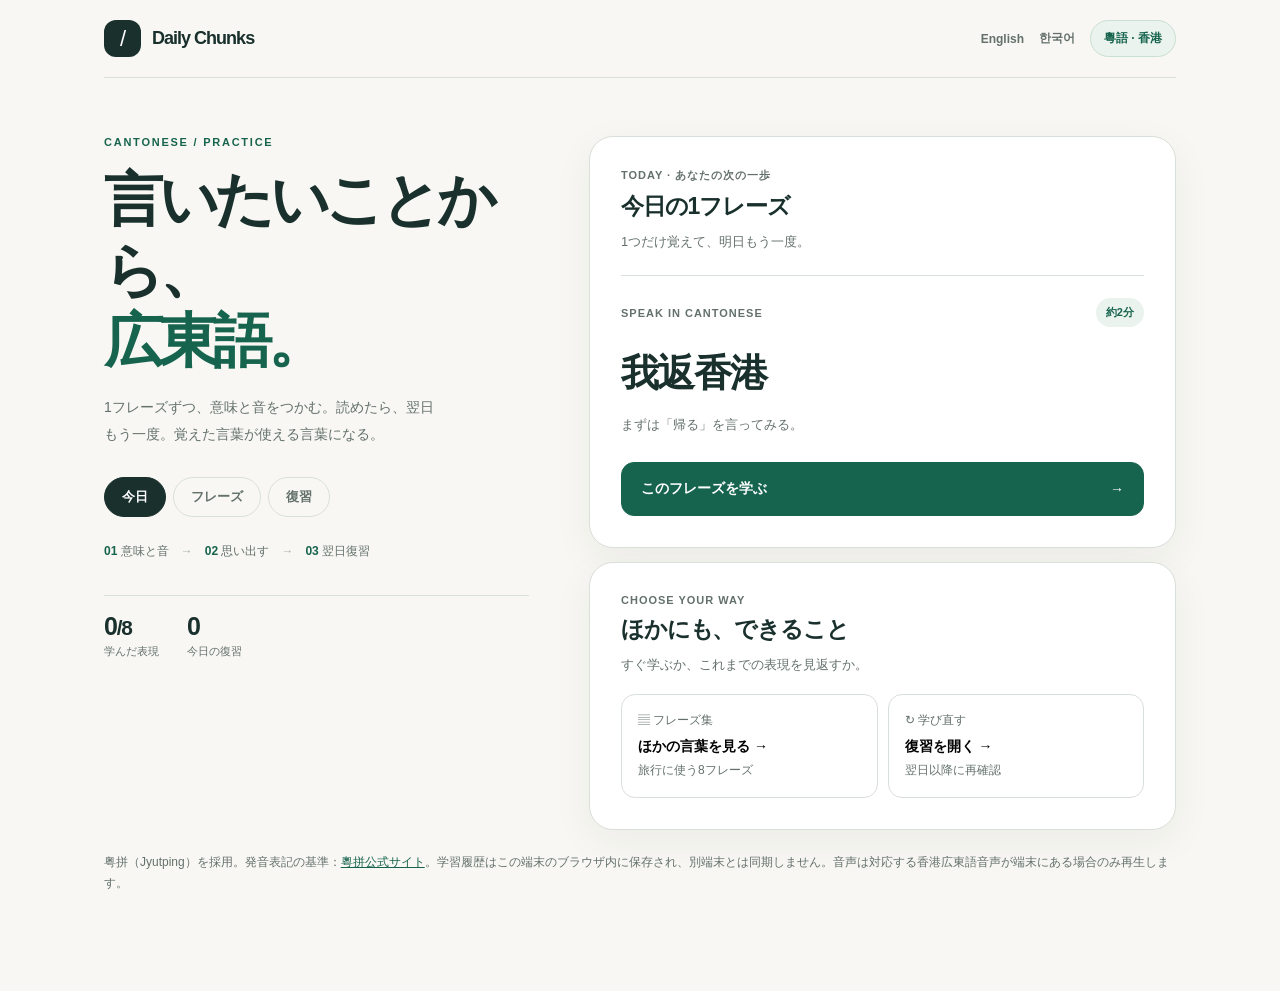
==== cantonese/index.html @ a7b28f94 "Add Cantonese phrase learning, Jyutping and spaced review pilot" ====
<!doctype html>
<html lang="ja">
<head>
<meta charset="utf-8">
<meta name="viewport" content="width=device-width, initial-scale=1, viewport-fit=cover">
<meta name="theme-color" content="#f8f7f3">
<meta name="description" content="香港広東語を1フレーズから。粤拼・意味・発音・翌日の復習をひとつの画面で。">
<title>Cantonese Chunks — Daily Chunks</title>
<style>
:root{color-scheme:light;--bg:#f8f7f3;--ink:#19302d;--sub:#64716b;--line:#d9dfd9;--paper:#fff;--green:#17644e;--soft:#ebf3ee;--amber:#bd633b;--focus:#edb45a;--shadow:0 12px 42px rgba(31,54,43,.055)}
*{box-sizing:border-box}html{scroll-behavior:smooth}body{margin:0;background:var(--bg);color:var(--ink);font-family:-apple-system,BlinkMacSystemFont,"Helvetica Neue","Hiragino Kaku Gothic ProN","Noto Sans CJK JP",sans-serif;-webkit-font-smoothing:antialiased}button,input{font:inherit}button{cursor:pointer}button:disabled{cursor:not-allowed;opacity:.52}a{color:inherit;text-decoration:none}:focus-visible{outline:3px solid var(--focus);outline-offset:3px}.page{max-width:1140px;margin:auto;padding:0 34px 96px}.topbar{display:flex;align-items:center;justify-content:space-between;min-height:78px;border-bottom:1px solid var(--line);gap:12px}.brand{display:flex;align-items:center;gap:11px;font-weight:850;letter-spacing:-.055em;font-size:18px}.brand-mark{display:grid;place-items:center;background:var(--ink);color:#fff;width:37px;height:37px;border-radius:12px;font-size:22px;font-weight:500}.topnav{display:flex;align-items:center;gap:15px}.topnav a{font-size:12px;color:var(--sub);font-weight:650}.topnav a:hover{text-decoration:underline}.lang-chip{background:var(--soft);border:1px solid #c9dfd1;color:var(--green);padding:9px 13px;border-radius:50px;font-weight:800;font-size:12px}.bodygrid{display:grid;grid-template-columns:minmax(275px,.84fr) minmax(0,1.16fr);gap:60px;padding-top:58px;align-items:start}.aside{position:sticky;top:30px}.overline{font-size:11px;font-weight:850;letter-spacing:.16em;color:var(--green);text-transform:uppercase;margin:0 0 17px}.hero-title{font-size:clamp(38px,4.6vw,61px);line-height:1.2;letter-spacing:-.075em;font-weight:800;margin:0 0 17px}.hero-title em{font-style:normal;color:var(--green)}.hero-copy{max-width:340px;color:var(--sub);line-height:1.9;font-size:14px;margin:0 0 30px}.rail{display:flex;flex-wrap:wrap;gap:7px;margin:0 0 26px}.rail button{border-radius:999px;border:1px solid var(--line);padding:10px 17px;background:transparent;color:var(--sub);font-size:13px;font-weight:750;transition:.16s}.rail button[aria-current="page"]{background:var(--ink);color:#fff;border-color:var(--ink)}.steps{display:flex;gap:12px;align-items:center;color:var(--sub);font-size:12px;flex-wrap:wrap}.steps b{color:var(--green);font-weight:850}.steps span:not(:last-child):after{content:'→';margin-left:12px;color:#a7b3aa}.stats{border-top:1px solid var(--line);margin-top:35px;padding-top:16px;display:flex;gap:28px}.stat strong{display:block;font-size:25px;letter-spacing:-.05em}.stat span{font-size:11px;color:var(--sub)}.panel{background:var(--paper);border:1px solid var(--line);border-radius:24px;padding:31px;box-shadow:var(--shadow)}.panel + .panel{margin-top:14px}.eyebrow{font-size:11px;color:var(--sub);font-weight:780;letter-spacing:.09em;text-transform:uppercase}.panel-title{font-size:23px;letter-spacing:-.05em;line-height:1.3;margin:9px 0 8px}.muted{font-size:13px;line-height:1.8;color:var(--sub);margin:0}.main-cn{font-weight:800;font-size:clamp(27px,3vw,38px);line-height:1.4;letter-spacing:-.045em;margin:20px 0 13px;overflow-wrap:anywhere}.small-cn{font-size:22px;line-height:1.5;font-weight:800;letter-spacing:-.025em}.primary{background:var(--green);color:white;border:1px solid var(--green);border-radius:13px;padding:16px 19px;min-height:54px;font-size:14px;font-weight:800;width:100%;display:flex;align-items:center;justify-content:space-between;gap:12px}.primary:hover{background:#0d513e}.secondary{background:#fff;color:var(--ink);border:1px solid var(--line);border-radius:12px;padding:13px 14px;min-height:46px;font-weight:720;font-size:13px}.secondary[aria-pressed="true"]{background:var(--soft);border-color:#9bbfac;color:var(--green)}.quick-actions{display:grid;grid-template-columns:1fr 1fr;gap:10px;margin:19px 0}.intro-flow{display:grid;grid-template-columns:1fr 1fr;gap:10px;margin-top:18px}.mini-card{padding:16px;border:1px solid var(--line);border-radius:14px;min-height:101px}.mini-card strong{display:block;font-size:14px;margin:8px 0 5px}.mini-card span{display:block;font-size:12px;color:var(--sub);line-height:1.6}.sectionline{display:flex;justify-content:space-between;gap:10px;align-items:center}.hr{height:1px;background:var(--line);margin:22px 0}.source{font-size:12px;color:var(--sub);margin-top:22px;line-height:1.8}.source a{color:var(--green);text-decoration:underline}.pill{font-size:11px;background:var(--soft);color:var(--green);padding:7px 10px;border-radius:100px;font-weight:850;white-space:nowrap}.big-phonetic{background:#f3f6f3;border-radius:14px;padding:15px;font-size:16px;line-height:1.8;color:#2c5545;letter-spacing:.01em;overflow-wrap:anywhere}.translation{background:#f5f5f0;border-radius:14px;padding:15px;font-size:15px;line-height:1.75}.detail-title{font-weight:800;font-size:13px;margin-bottom:10px}.chunk-grid{display:flex;gap:7px;flex-wrap:wrap}.chunk-btn{border:1px solid #d1dbd3;background:#fff;border-radius:12px;padding:13px 15px;text-align:left;min-height:60px;color:var(--ink)}.chunk-btn[aria-pressed="true"]{border-color:var(--green);background:var(--soft)}.chunk-btn .characters{font-size:19px;font-weight:750;display:block}.chunk-btn .roman{font-size:11px;color:var(--sub);display:block;margin-top:5px}.chunk-explain{padding:15px;border:1px solid #c6dfd0;border-radius:13px;margin-top:11px;background:var(--soft);font-size:13px;line-height:1.8}.chunk-explain b{display:block;margin-bottom:4px}.audio-row{display:flex;gap:10px;align-items:center;flex-wrap:wrap;margin:18px 0}.audio-row .secondary{flex:1;min-width:130px}.status{font-size:12px;color:var(--sub);line-height:1.65;margin:0 0 7px}.status[role="status"]{min-height:20px}.option{display:block;width:100%;text-align:left;background:#fff;border:1px solid var(--line);border-radius:12px;padding:16px;min-height:53px;margin:9px 0;font-weight:650;font-size:14px;color:var(--ink)}.option.correct{border-color:#79b796;background:var(--soft)}.option.wrong{border-color:#d9a08b;background:#fff0ea}.feedback{font-size:13px;background:var(--soft);padding:14px;border-radius:12px;line-height:1.8;margin:15px 0}.feedback.error{background:#fff0ea}.section-sub{color:var(--sub);font-size:12px;line-height:1.7}.mode-link{display:inline-flex;align-items:center;gap:5px;border:0;background:none;color:var(--green);font-size:12px;font-weight:800;padding:9px 0}.cardlist{display:grid;gap:9px;margin-top:19px}.listbutton{width:100%;background:#fff;border:1px solid var(--line);border-radius:13px;padding:15px 16px;text-align:left;display:flex;justify-content:space-between;gap:13px;align-items:center;color:var(--ink)}.listbutton:hover{background:var(--soft)}.listbutton strong{font-size:18px;font-weight:780;display:block;line-height:1.5}.listbutton small{font-size:12px;line-height:1.6;color:var(--sub)}.list-side{font-size:11px;color:var(--green);font-weight:750;white-space:nowrap}.search{width:100%;border:1px solid var(--line);padding:15px;border-radius:12px;font-size:14px;outline-offset:2px;background:#fff}.empty{text-align:center;padding:28px 10px}.empty-icon{font-size:30px;margin-bottom:12px}.review-card{padding:15px;border:1px solid var(--line);border-radius:14px;background:#fff;margin-top:10px}.review-label{font-size:12px;color:var(--sub);line-height:1.6}.review-cta{display:grid;grid-template-columns:1fr 1fr;gap:9px;margin-top:15px}.review-cta button{font-size:13px}.footnote{font-size:12px;color:var(--sub);margin-top:26px;line-height:1.8}.stack{display:grid;gap:12px}.flash{font-size:12px;color:var(--green);padding:10px 13px;background:var(--soft);border-radius:12px;margin-top:15px}.mobile-tabbar{display:none}.fade{animation:rise .22s ease-out}@keyframes rise{from{opacity:.5;transform:translateY(5px)}to{opacity:1;transform:none}}@media(max-width:790px){.page{padding:0 19px 100px}.topbar{min-height:66px}.topnav{gap:10px}.topnav a{font-size:11px}.bodygrid{display:block;padding-top:27px}.aside{position:static}.hero-title{font-size:38px;margin-bottom:10px}.hero-copy{font-size:13px;margin-bottom:20px}.stats{display:none}.steps{margin-bottom:22px}.panel{padding:22px;border-radius:19px}.main-cn{font-size:30px}.mobile-tabbar{position:fixed;z-index:20;bottom:0;left:0;right:0;display:grid;grid-template-columns:repeat(3,1fr);padding:8px 14px calc(8px + env(safe-area-inset-bottom));background:rgba(248,247,243,.96);border-top:1px solid var(--line);backdrop-filter:blur(12px)}.mobile-tabbar button{border:0;border-radius:10px;background:transparent;min-height:51px;font-size:12px;font-weight:800;color:var(--sub)}.mobile-tabbar button[aria-current="page"]{background:var(--soft);color:var(--green)}.rail{display:none}.steps{gap:8px}.source{margin-bottom:30px}}@media(max-width:790px){body.compact-lesson .aside{display:none}body.compact-lesson .bodygrid{padding-top:20px}}@media(max-width:390px){.page{padding-left:14px;padding-right:14px}.topnav a:nth-child(2){display:none}.brand{font-size:16px}.lang-chip{padding:8px}.hero-title{font-size:35px}.panel{padding:18px}.quick-actions{gap:7px}.secondary{padding:11px}}@media(prefers-reduced-motion:reduce){html{scroll-behavior:auto}.fade{animation:none}}
</style>
</head>
<body>
<div class="page">
<header class="topbar"><a class="brand" href="../" aria-label="Daily Chunks のホームへ"><span class="brand-mark">/</span><span>Daily Chunks</span></a><nav class="topnav" aria-label="言語"><a href="../">English</a><a href="../korean/">한국어</a><span class="lang-chip">粵語 · 香港</span></nav></header>
<div class="bodygrid"><aside class="aside"><p class="overline">CANTONESE / PRACTICE</p><h1 class="hero-title">言いたいことから、<br><em>広東語。</em></h1><p class="hero-copy">1フレーズずつ、意味と音をつかむ。読めたら、翌日もう一度。覚えた言葉が使える言葉になる。</p><nav class="rail" aria-label="学習メニュー"><button type="button" data-nav="today" aria-current="page">今日</button><button type="button" data-nav="phrases">フレーズ</button><button type="button" data-nav="review">復習</button></nav><div class="steps"><span><b>01</b> 意味と音</span><span><b>02</b> 思い出す</span><span><b>03</b> 翌日復習</span></div><div id="stats" class="stats" aria-label="学習履歴"></div></aside><main id="app" aria-live="off"></main></div>
<footer class="source">粤拼（Jyutping）を採用。発音表記の基準：<a href="https://jyutping.org/" target="_blank" rel="noopener noreferrer">粵拼公式サイト</a>。学習履歴はこの端末のブラウザ内に保存され、別端末とは同期しません。音声は対応する香港広東語音声が端末にある場合のみ再生します。</footer>
</div>
<nav class="mobile-tabbar" aria-label="学習メニュー"><button type="button" data-nav="today" aria-current="page">◉　今日</button><button type="button" data-nav="phrases">▤　フレーズ</button><button type="button" data-nav="review">↻　復習</button></nav>
<script>
(function(){'use strict';
const lessons=[
{id:'return',cn:'我返香港',py:'ngo5 faan1 hoeng1 gong2',ja:'私は香港に帰る。',context:'まずは「帰る」を言ってみる。',bits:[['我','ngo5','私'],['返','faan1','帰る'],['香港','hoeng1 gong2','香港']],q:'「返香港」が表すのは？',opts:['香港に帰る','香港へ引っ越す','香港で働く'],a:0,note:'返（faan1）は「帰る」。香港の日常会話でよく使う。'},
{id:'frequency',cn:'我一年返香港一兩次',py:'ngo5 jat1 nin4 faan1 hoeng1 gong2 jat1 loeng5 ci3',ja:'私は年に1〜2回香港に帰る。',context:'帰省の頻度まで伝える。',bits:[['我','ngo5','私'],['一年','jat1 nin4','一年・年に'],['返香港','faan1 hoeng1 gong2','香港に帰る'],['一兩次','jat1 loeng5 ci3','1〜2回']],q:'「一兩次」は何回？',opts:['1〜2回','2〜3か月','年に1回だけ'],a:0,note:'次（ci3）は行動の回数を数える言葉。'},
{id:'friends',cn:'我有唔少朋友',py:'ngo5 jau5 m4 siu2 pang4 jau5',ja:'私には結構たくさんの友達がいる。',context:'友達の話に広げる。',bits:[['我','ngo5','私'],['有','jau5','いる・持っている'],['唔少','m4 siu2','少なくない・結構多い'],['朋友','pang4 jau5','友達']],q:'「唔少朋友」はどんな意味？',opts:['友達が少ない','結構多くの友達','幼なじみ'],a:1,note:'唔（m4）は否定。唔少で「少なくない」。'},
{id:'travel',cn:'佢哋成日去日本旅行',py:'keoi5 dei6 seng4 jat6 heoi3 jat6 bun2 leoi5 hang4',ja:'彼らはよく日本に旅行する。',context:'友達の日本旅行について話す。',bits:[['佢哋','keoi5 dei6','彼ら'],['成日','seng4 jat6','よく・頻繁に'],['去日本','heoi3 jat6 bun2','日本へ行く'],['旅行','leoi5 hang4','旅行する']],q:'「成日」の意味に一番近いのは？',opts:['頻繁に','初めて','来年'],a:0,note:'成日（seng4 jat6）は日常会話で「しょっちゅう・よく」。'},
{id:'tokyo',cn:'佢哋唔單止去東京',py:'keoi5 dei6 m4 daan1 zi2 heoi3 dung1 ging1',ja:'彼らは東京だけに行くわけではない。',context:'東京以外にも行くことを伝える。',bits:[['佢哋','keoi5 dei6','彼ら'],['唔單止','m4 daan1 zi2','〜だけではない'],['去','heoi3','行く'],['東京','dung1 ging1','東京']],q:'「唔單止」はどんな意味？',opts:['もう行かない','〜だけではない','〜しか知らない'],a:1,note:'唔單止〜は、続けて別のものを挙げる時に便利。'},
{id:'places',cn:'仲會去九州同北海道',py:'zung6 wui5 heoi3 gau2 zau1 tung4 bak1 hoi2 dou6',ja:'九州や北海道にも行く。',context:'行き先を付け加える。',bits:[['仲會','zung6 wui5','さらに〜もする'],['去','heoi3','行く'],['九州','gau2 zau1','九州'],['同','tung4','〜と・そして'],['北海道','bak1 hoi2 dou6','北海道']],q:'「同」はこの文では何の役割？',opts:['場所を否定する','九州と北海道をつなぐ','回数を表す'],a:1,note:'同（tung4）は会話で「〜と」を表す。'},
{id:'howoften',cn:'你幾耐去一次日本？',py:'nei5 gei2 noi6 heoi3 jat1 ci3 jat6 bun2',ja:'どのくらいの頻度で日本に行く？',context:'相手の旅行頻度を聞いてみる。',bits:[['你','nei5','あなた'],['幾耐','gei2 noi6','どれくらいの間隔'],['去一次','heoi3 jat1 ci3','一回行く'],['日本','jat6 bun2','日本']],q:'「幾耐去一次」は何を聞く表現？',opts:['何時間滞在するか','何人で行くか','どのくらいの頻度で行くか'],a:2,note:'幾耐〜一次で「どのくらいの間隔で一回〜する？」。'},
{id:'wish',cn:'我都想去北海道',py:'ngo5 dou1 soeng2 heoi3 bak1 hoi2 dou6',ja:'私も北海道に行きたい。',context:'相手の旅行の話に反応する。',bits:[['我','ngo5','私'],['都','dou1','〜も'],['想','soeng2','〜したい'],['去北海道','heoi3 bak1 hoi2 dou6','北海道へ行く']],q:'「想去」はどんな気持ち？',opts:['行ったことがない','行きたい','行きたくない'],a:1,note:'想（soeng2）は「〜したい」。都（dou1）で「私も」。'}
];
const KEY='dailychunks.cantonese.v1';
let storageOK=true;let state={cards:{}};try{const stored=JSON.parse(localStorage.getItem(KEY)||'{}');if(stored&&typeof stored.cards==='object'&&stored.cards)state=stored;}catch(e){storageOK=false;}
let screen='today',selectedId=null,showRoman=false,showJapanese=false,part=-1,answer=null,revealReview=false,reviewId=null,manualReview=false,searchQuery='',voiceState='checking';
const el=document.getElementById('app');
function safe(s){return String(s==null?'':s).replace(/[&<>"']/g,function(c){return {'&':'&amp;','<':'&lt;','>':'&gt;','"':'&quot;',"'":'&#39;'}[c];});}
function localDate(d){return [d.getFullYear(),String(d.getMonth()+1).padStart(2,'0'),String(d.getDate()).padStart(2,'0')].join('-');}
function addDays(n){const d=new Date();d.setHours(12,0,0,0);d.setDate(d.getDate()+n);return localDate(d);}
function card(id){return state.cards[id]||null;}
function save(){try{localStorage.setItem(KEY,JSON.stringify(state));storageOK=true;}catch(e){storageOK=false;}}
function countLearned(){return lessons.filter(l=>!!card(l.id)).length;}
function dueItems(){return lessons.filter(l=>card(l.id)&&card(l.id).due<=localDate(new Date()));}
function recommended(){return dueItems()[0]||lessons.find(l=>!card(l.id))||lessons[0];}
function drawStats(){document.getElementById('stats').innerHTML='<div class="stat"><strong>'+countLearned()+'<small>/'+lessons.length+'</small></strong><span>学んだ表現</span></div><div class="stat"><strong>'+dueItems().length+'</strong><span>今日の復習</span></div>';}
function navActive(){document.querySelectorAll('[data-nav]').forEach(b=>{if(b.dataset.nav===screen)b.setAttribute('aria-current','page');else b.removeAttribute('aria-current');});}
function header(label,title,desc){return '<div class="eyebrow">'+safe(label)+'</div><h2 class="panel-title">'+safe(title)+'</h2><p class="muted">'+safe(desc)+'</p>';}
function renderHome(){const l=recommended();const due=dueItems().length;return '<section class="panel fade">'+header('TODAY · あなたの次の一歩',due?'今日は復習から':'今日の1フレーズ',due?'忘れかけている言葉を、もう一度。':'1つだけ覚えて、明日もう一度。')+'<div class="hr"></div><div class="sectionline"><span class="eyebrow">'+(due?'REVIEW DUE':'SPEAK IN CANTONESE')+'</span><span class="pill">約2分</span></div><div class="main-cn" lang="yue-Hant-HK">'+safe(l.cn)+'</div><p class="muted">'+safe(l.context)+'</p><div style="height:25px"></div><button class="primary" data-action="'+(due?'review-due':'open')+'" data-id="'+l.id+'"><span>'+(due?'復習を始める':'このフレーズを学ぶ')+'</span><span aria-hidden="true">→</span></button></section><section class="panel fade" aria-label="学び方">'+header('CHOOSE YOUR WAY','ほかにも、できること','すぐ学ぶか、これまでの表現を見返すか。')+'<div class="intro-flow"><button class="mini-card" data-nav="phrases" style="text-align:left;background:#fff"><span>▤ フレーズ集</span><strong>ほかの言葉を見る →</strong><span>旅行に使う8フレーズ</span></button><button class="mini-card" data-nav="review" style="text-align:left;background:#fff"><span>↻ 学び直す</span><strong>復習を開く →</strong><span>翌日以降に再確認</span></button></div></section>'+(storageOK?'':'<p class="flash">このブラウザでは学習履歴を保存できません。プライベートモードなどの設定を確認してください。</p>');}
function renderLesson(){const l=lessons.find(x=>x.id===selectedId)||recommended();const saved=card(l.id);const buttons='<div class="quick-actions"><button class="secondary" data-action="roman" aria-pressed="'+showRoman+'">'+(showRoman?'✓ 読み方を隠す':'Aa 読み方を見る')+'</button><button class="secondary" data-action="japanese" aria-pressed="'+showJapanese+'">'+(showJapanese?'✓ 意味を隠す':'文 意味を見る')+'</button></div>';const bits=l.bits.map((b,i)=>'<button class="chunk-btn" data-action="part" data-index="'+i+'" aria-pressed="'+(part===i)+'"><span class="characters" lang="yue-Hant-HK">'+safe(b[0])+'</span>'+(showRoman?'<span class="roman">'+safe(b[1])+'</span>':'')+'</button>').join('');const explain=part>=0?'<div class="chunk-explain"><b>'+safe(l.bits[part][0])+' · '+safe(l.bits[part][1])+'</b>'+safe(l.bits[part][2])+'<div><button class="mode-link" data-action="audio-part" data-index="'+part+'">▷ この部分だけ聞く</button></div></div>':'';const audio='<div class="audio-row"><button class="secondary" data-action="audio" aria-label="全文の広東語発音を聞く">▷ 全文を聞く</button><button class="secondary" data-action="audio-slow" aria-label="全文をゆっくり聞く">◴ ゆっくり聞く</button></div><p class="status" role="status" id="voiceStatus">'+voiceHint()+'</p>';const q=answer===null?'<div class="stack">'+l.opts.map((o,i)=>'<button class="option" data-action="answer" data-index="'+i+'">'+safe(o)+'</button>').join('')+'</div>':'<div class="stack">'+l.opts.map((o,i)=>'<div class="option '+(i===l.a?'correct':i===answer?'wrong':'')+'">'+safe(o)+(i===l.a?' ✓':'')+'</div>').join('')+'</div><div class="feedback '+(answer!==l.a?'error':'')+'">'+(answer===l.a?'正解！':'確認しよう。')+' '+safe(l.note)+'</div>';
return '<section class="panel fade"><div class="sectionline"><span class="eyebrow">LEARN · PHRASE '+String(lessons.indexOf(l)+1).padStart(2,'0')+'</span><button class="mode-link" data-nav="phrases">一覧へ戻る ↗</button></div><div class="main-cn" lang="yue-Hant-HK">'+safe(l.cn)+'</div><p class="muted">'+safe(l.context)+'</p>'+buttons+(showRoman?'<div class="big-phonetic"><div class="eyebrow" style="margin-bottom:5px">JYUTPING · 粤拼</div>'+safe(l.py)+'</div>':'')+(showJapanese?'<div class="translation" style="margin-top:9px">'+safe(l.ja)+'</div>':'')+audio+'<div class="hr"></div><div class="sectionline"><div class="detail-title">意味のまとまりをタップ</div><span class="eyebrow">'+l.bits.length+' parts</span></div><div class="chunk-grid">'+bits+'</div>'+explain+'<div class="hr"></div><div class="eyebrow">CHECK · 思い出す</div><h3 class="panel-title" style="font-size:18px">'+safe(l.q)+'</h3>'+q+(answer===null?'':answer===l.a?'<div style="margin-top:18px"><button class="primary" data-action="complete"><span>'+(saved?'復習を終える':'覚えた！ 翌日復習に追加')+'</span><span>→</span></button></div>':'<button class="secondary" style="width:100%;margin-top:8px" data-action="retry">もう一度答える</button>')+'</section>';}
function renderPhrases(){const filtered=lessons.filter(l=>(l.cn+' '+l.py+' '+l.ja+' '+l.context).toLowerCase().includes(searchQuery.toLowerCase()));return '<section class="panel fade">'+header('LIBRARY · 8 PHRASES','使う言葉を選ぶ','香港への帰省や、日本旅行の話から練習。')+'<div style="margin-top:19px"><label class="eyebrow" for="phraseSearch">フレーズを検索</label><input class="search" id="phraseSearch" type="search" placeholder="日本語・広東語・読み方" value="'+safe(searchQuery)+'" autocomplete="off"></div><div class="cardlist" id="phraseList">'+(filtered.length?filtered.map(l=>'<button class="listbutton" data-action="open" data-id="'+l.id+'"><span><strong lang="yue-Hant-HK">'+safe(l.cn)+'</strong><small>'+safe(l.ja)+'</small></span><span class="list-side">'+(card(l.id)?'✓ 学習済み':'学ぶ →')+'</span></button>').join(''):'<div class="empty"><p>一致するフレーズがありません。</p></div>')+'</div></section>';}
function renderReview(){const due=dueItems();const learned=lessons.filter(l=>!!card(l.id));if(reviewId)return renderReviewCard(lessons.find(l=>l.id===reviewId));if(!learned.length)return '<section class="panel fade">'+header('RECALL · REVIEW','復習は、学んだ翌日から','最初のフレーズを学ぶと、ここに復習がたまっていく。')+'<div class="empty"><div class="empty-icon">↻</div><p class="muted">まだ学習した表現がありません。</p></div><button class="primary" data-nav="today">今日の学習へ <span>→</span></button></section>';return '<section class="panel fade">'+header('RECALL · REVIEW','言葉を思い出す','答えを見る前に、日本語から広東語を思い浮かべよう。')+'<div class="hr"></div><div class="sectionline"><strong>'+(due.length?'今日の復習 '+due.length+'件':'今日の復習は完了')+'</strong><span class="pill">'+learned.length+'フレーズ学習済み</span></div>'+(due.length?due.map(l=>'<div class="review-card"><div class="review-label">'+safe(l.ja)+'</div><button class="mode-link" data-action="review-open" data-id="'+l.id+'">この言葉を思い出す →</button></div>').join(''):'<div class="empty"><div class="empty-icon">✓</div><p class="muted">今日の復習はありません。次の復習日は下で確認できます。</p></div>')+'<div class="hr"></div><div class="detail-title">学んだフレーズ</div>'+learned.map(l=>'<div class="review-card"><div class="sectionline"><span class="review-label">'+safe(l.ja)+'</span><span class="eyebrow">'+card(l.id).due+'</span></div><button class="mode-link" data-action="review-early" data-id="'+l.id+'">任意で今すぐ練習 →</button></div>').join('')+'</section>';}
function renderReviewCard(l){if(!l)return '';return '<section class="panel fade"><button class="mode-link" data-action="review-back">← 復習一覧に戻る</button><div class="eyebrow" style="margin-top:15px">RECALL · 答えを見る前に</div><h2 class="panel-title" style="font-size:26px">'+safe(l.ja)+'</h2><p class="muted">これを広東語で言える？ まず口に出してから答えを表示。</p>'+(revealReview?'<div class="hr"></div><div class="main-cn" lang="yue-Hant-HK">'+safe(l.cn)+'</div><div class="big-phonetic">'+safe(l.py)+'</div><p class="muted" style="margin-top:12px">'+safe(l.note)+'</p><button class="mode-link" data-action="audio-review">▷ 発音を確認する</button><p class="status" role="status" id="voiceStatus">'+voiceHint()+'</p><div class="review-cta"><button class="secondary" data-action="review-rate" data-rating="hard">まだ曖昧</button><button class="primary" data-action="review-rate" data-rating="easy">思い出せた ✓</button></div>':'<div style="margin-top:22px"><button class="primary" data-action="review-reveal">答えを確認する <span>→</span></button></div>')+'<p class="footnote">'+(manualReview?'予定日前の練習では、次回復習日を繰り上げません。':'思い出せなかった言葉は、翌日また出題します。')+'</p></section>';}
function voice(){if(!('speechSynthesis' in window))return null;const voices=window.speechSynthesis.getVoices();return voices.find(v=>/^yue(?:[-_]|$)/i.test(v.lang))||voices.find(v=>/^zh[-_]HK$/i.test(v.lang))||null;}
function voiceHint(){return voiceState==='speaking'?'端末の香港広東語音声で再生中。':voice()?'端末の香港広東語音声を利用します。正確な声調はネイティブ音声で確認してください。':'この端末では香港広東語の音声を確認できません。誤って普通話の音声を流さないため、再生しません。';}
function speak(text,slow){if(!('speechSynthesis' in window)){voiceState='missing';updateVoiceHint();return;}const v=voice();if(!v){voiceState='missing';updateVoiceHint();return;}try{speechSynthesis.cancel();const utterance=new SpeechSynthesisUtterance(text);utterance.voice=v;utterance.lang=v.lang;utterance.rate=slow?.72:.92;utterance.onstart=()=>{voiceState='speaking';updateVoiceHint();};utterance.onend=()=>{voiceState='ready';updateVoiceHint();};utterance.onerror=()=>{voiceState='error';const e=document.getElementById('voiceStatus');if(e)e.textContent='音声の再生に失敗しました。端末の設定をご確認ください。';};speechSynthesis.speak(utterance);}catch(e){voiceState='error';const p=document.getElementById('voiceStatus');if(p)p.textContent='音声の再生に失敗しました。';}}
function updateVoiceHint(){const p=document.getElementById('voiceStatus');if(p)p.textContent=voiceHint();}
function render(keepScroll){const oldY=window.scrollY;document.body.classList.toggle('compact-lesson',screen!=='today');drawStats();navActive();if(screen==='today')el.innerHTML=renderHome();if(screen==='learn')el.innerHTML=renderLesson();if(screen==='phrases')el.innerHTML=renderPhrases();if(screen==='review')el.innerHTML=renderReview();document.title=(screen==='learn'?'学ぶ':screen==='phrases'?'フレーズ':screen==='review'?'復習':'今日')+' — Cantonese Chunks';if(keepScroll)window.scrollTo({top:oldY,behavior:'instant'});else window.scrollTo({top:0,behavior:'instant'});}
function go(next){if('speechSynthesis' in window)speechSynthesis.cancel();screen=next;reviewId=null;render();}
function learn(id){selectedId=id;showRoman=false;showJapanese=false;part=-1;answer=null;screen='learn';render();}
function complete(){const l=lessons.find(x=>x.id===selectedId);if(!l||answer!==l.a)return;const old=card(l.id);state.cards[l.id]={stage:old?old.stage:0,due:old?old.due:addDays(1),lastSeen:localDate(new Date())};save();screen='today';render();const banner=document.createElement('div');banner.className='flash';banner.setAttribute('role','status');banner.textContent=old?'復習できた！ 学んだ表現は引き続き復習一覧に残ります。':'学習完了！ 最初の復習は明日。';el.prepend(banner);}
function rate(rating){const l=lessons.find(x=>x.id===reviewId);if(!l)return;const old=card(l.id);if(!old)return;const isDue=old.due<=localDate(new Date());if(isDue){const nextStage=rating==='easy'?Math.min(3,(old.stage||0)+1):0;const delays=[1,3,7,14];state.cards[l.id]={...old,stage:nextStage,due:addDays(delays[nextStage]),lastSeen:localDate(new Date())};save();}reviewId=null;manualReview=false;revealReview=false;render();const banner=document.createElement('div');banner.className='flash';banner.setAttribute('role','status');banner.textContent=isDue?(rating==='easy'?'思い出せた！ 次の復習日を更新したで。':'次は明日、もう一度確認しよう。'):'練習完了。次の復習予定日はそのまま。';el.prepend(banner);}
document.addEventListener('click',function(e){const b=e.target.closest('button');if(!b)return;if(b.dataset.nav){go(b.dataset.nav);return;}const action=b.dataset.action;if(!action)return;if(action==='open'){learn(b.dataset.id);return;}if(action==='review-due'){screen='review';reviewId=b.dataset.id;manualReview=false;revealReview=false;render();return;}if(action==='roman'){showRoman=!showRoman;render(true);return;}if(action==='japanese'){showJapanese=!showJapanese;render(true);return;}if(action==='part'){part=part===Number(b.dataset.index)?-1:Number(b.dataset.index);render(true);return;}if(action==='audio'||action==='audio-slow'){const l=lessons.find(x=>x.id===selectedId);if(l)speak(l.cn,action==='audio-slow');return;}if(action==='audio-part'){const l=lessons.find(x=>x.id===selectedId);if(l&&l.bits[Number(b.dataset.index)])speak(l.bits[Number(b.dataset.index)][0],false);return;}if(action==='answer'){answer=Number(b.dataset.index);render(true);return;}if(action==='retry'){answer=null;render(true);return;}if(action==='complete'){complete();return;}if(action==='review-open'||action==='review-early'){reviewId=b.dataset.id;manualReview=action==='review-early';revealReview=false;render();return;}if(action==='review-back'){reviewId=null;render();return;}if(action==='review-reveal'){revealReview=true;render(true);return;}if(action==='audio-review'){const l=lessons.find(x=>x.id===reviewId);if(l)speak(l.cn,false);return;}if(action==='review-rate'){rate(b.dataset.rating);return;}});
document.addEventListener('input',function(e){if(e.target&&e.target.id==='phraseSearch'){searchQuery=e.target.value;const list=document.getElementById('phraseList');if(!list)return;const filtered=lessons.filter(l=>(l.cn+' '+l.py+' '+l.ja+' '+l.context).toLowerCase().includes(searchQuery.toLowerCase()));list.innerHTML=filtered.map(l=>'<button class="listbutton" data-action="open" data-id="'+l.id+'"><span><strong>'+safe(l.cn)+'</strong><small>'+safe(l.ja)+'</small></span><span class="list-side">'+(card(l.id)?'✓ 学習済み':'学ぶ →')+'</span></button>').join('')||'<div class="empty"><p>一致するフレーズがありません。</p></div>';}});
if('speechSynthesis' in window){speechSynthesis.onvoiceschanged=updateVoiceHint;}
render();
})();
</script>
</body>
</html>
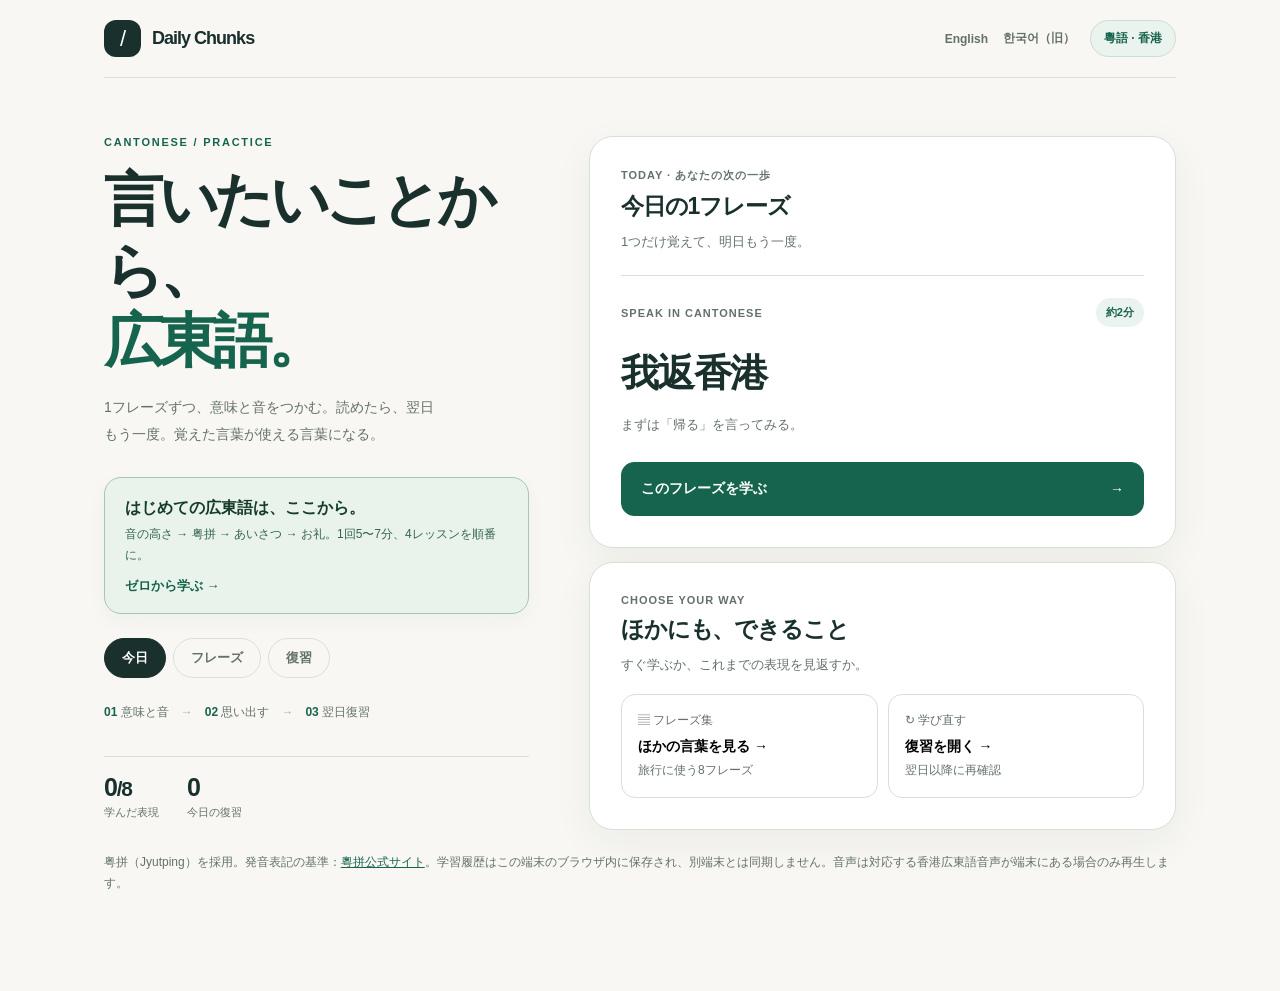
==== commit c307e9a5: "Feature beginner Cantonese starter while preserving phrases and review state" ====
--- a/cantonese/index.html
+++ b/cantonese/index.html
@@ -9,12 +9,14 @@
 <style>
 :root{color-scheme:light;--bg:#f8f7f3;--ink:#19302d;--sub:#64716b;--line:#d9dfd9;--paper:#fff;--green:#17644e;--soft:#ebf3ee;--amber:#bd633b;--focus:#edb45a;--shadow:0 12px 42px rgba(31,54,43,.055)}
 *{box-sizing:border-box}html{scroll-behavior:smooth}body{margin:0;background:var(--bg);color:var(--ink);font-family:-apple-system,BlinkMacSystemFont,"Helvetica Neue","Hiragino Kaku Gothic ProN","Noto Sans CJK JP",sans-serif;-webkit-font-smoothing:antialiased}button,input{font:inherit}button{cursor:pointer}button:disabled{cursor:not-allowed;opacity:.52}a{color:inherit;text-decoration:none}:focus-visible{outline:3px solid var(--focus);outline-offset:3px}.page{max-width:1140px;margin:auto;padding:0 34px 96px}.topbar{display:flex;align-items:center;justify-content:space-between;min-height:78px;border-bottom:1px solid var(--line);gap:12px}.brand{display:flex;align-items:center;gap:11px;font-weight:850;letter-spacing:-.055em;font-size:18px}.brand-mark{display:grid;place-items:center;background:var(--ink);color:#fff;width:37px;height:37px;border-radius:12px;font-size:22px;font-weight:500}.topnav{display:flex;align-items:center;gap:15px}.topnav a{font-size:12px;color:var(--sub);font-weight:650}.topnav a:hover{text-decoration:underline}.lang-chip{background:var(--soft);border:1px solid #c9dfd1;color:var(--green);padding:9px 13px;border-radius:50px;font-weight:800;font-size:12px}.bodygrid{display:grid;grid-template-columns:minmax(275px,.84fr) minmax(0,1.16fr);gap:60px;padding-top:58px;align-items:start}.aside{position:sticky;top:30px}.overline{font-size:11px;font-weight:850;letter-spacing:.16em;color:var(--green);text-transform:uppercase;margin:0 0 17px}.hero-title{font-size:clamp(38px,4.6vw,61px);line-height:1.2;letter-spacing:-.075em;font-weight:800;margin:0 0 17px}.hero-title em{font-style:normal;color:var(--green)}.hero-copy{max-width:340px;color:var(--sub);line-height:1.9;font-size:14px;margin:0 0 30px}.rail{display:flex;flex-wrap:wrap;gap:7px;margin:0 0 26px}.rail button{border-radius:999px;border:1px solid var(--line);padding:10px 17px;background:transparent;color:var(--sub);font-size:13px;font-weight:750;transition:.16s}.rail button[aria-current="page"]{background:var(--ink);color:#fff;border-color:var(--ink)}.steps{display:flex;gap:12px;align-items:center;color:var(--sub);font-size:12px;flex-wrap:wrap}.steps b{color:var(--green);font-weight:850}.steps span:not(:last-child):after{content:'→';margin-left:12px;color:#a7b3aa}.stats{border-top:1px solid var(--line);margin-top:35px;padding-top:16px;display:flex;gap:28px}.stat strong{display:block;font-size:25px;letter-spacing:-.05em}.stat span{font-size:11px;color:var(--sub)}.panel{background:var(--paper);border:1px solid var(--line);border-radius:24px;padding:31px;box-shadow:var(--shadow)}.panel + .panel{margin-top:14px}.eyebrow{font-size:11px;color:var(--sub);font-weight:780;letter-spacing:.09em;text-transform:uppercase}.panel-title{font-size:23px;letter-spacing:-.05em;line-height:1.3;margin:9px 0 8px}.muted{font-size:13px;line-height:1.8;color:var(--sub);margin:0}.main-cn{font-weight:800;font-size:clamp(27px,3vw,38px);line-height:1.4;letter-spacing:-.045em;margin:20px 0 13px;overflow-wrap:anywhere}.small-cn{font-size:22px;line-height:1.5;font-weight:800;letter-spacing:-.025em}.primary{background:var(--green);color:white;border:1px solid var(--green);border-radius:13px;padding:16px 19px;min-height:54px;font-size:14px;font-weight:800;width:100%;display:flex;align-items:center;justify-content:space-between;gap:12px}.primary:hover{background:#0d513e}.secondary{background:#fff;color:var(--ink);border:1px solid var(--line);border-radius:12px;padding:13px 14px;min-height:46px;font-weight:720;font-size:13px}.secondary[aria-pressed="true"]{background:var(--soft);border-color:#9bbfac;color:var(--green)}.quick-actions{display:grid;grid-template-columns:1fr 1fr;gap:10px;margin:19px 0}.intro-flow{display:grid;grid-template-columns:1fr 1fr;gap:10px;margin-top:18px}.mini-card{padding:16px;border:1px solid var(--line);border-radius:14px;min-height:101px}.mini-card strong{display:block;font-size:14px;margin:8px 0 5px}.mini-card span{display:block;font-size:12px;color:var(--sub);line-height:1.6}.sectionline{display:flex;justify-content:space-between;gap:10px;align-items:center}.hr{height:1px;background:var(--line);margin:22px 0}.source{font-size:12px;color:var(--sub);margin-top:22px;line-height:1.8}.source a{color:var(--green);text-decoration:underline}.pill{font-size:11px;background:var(--soft);color:var(--green);padding:7px 10px;border-radius:100px;font-weight:850;white-space:nowrap}.big-phonetic{background:#f3f6f3;border-radius:14px;padding:15px;font-size:16px;line-height:1.8;color:#2c5545;letter-spacing:.01em;overflow-wrap:anywhere}.translation{background:#f5f5f0;border-radius:14px;padding:15px;font-size:15px;line-height:1.75}.detail-title{font-weight:800;font-size:13px;margin-bottom:10px}.chunk-grid{display:flex;gap:7px;flex-wrap:wrap}.chunk-btn{border:1px solid #d1dbd3;background:#fff;border-radius:12px;padding:13px 15px;text-align:left;min-height:60px;color:var(--ink)}.chunk-btn[aria-pressed="true"]{border-color:var(--green);background:var(--soft)}.chunk-btn .characters{font-size:19px;font-weight:750;display:block}.chunk-btn .roman{font-size:11px;color:var(--sub);display:block;margin-top:5px}.chunk-explain{padding:15px;border:1px solid #c6dfd0;border-radius:13px;margin-top:11px;background:var(--soft);font-size:13px;line-height:1.8}.chunk-explain b{display:block;margin-bottom:4px}.audio-row{display:flex;gap:10px;align-items:center;flex-wrap:wrap;margin:18px 0}.audio-row .secondary{flex:1;min-width:130px}.status{font-size:12px;color:var(--sub);line-height:1.65;margin:0 0 7px}.status[role="status"]{min-height:20px}.option{display:block;width:100%;text-align:left;background:#fff;border:1px solid var(--line);border-radius:12px;padding:16px;min-height:53px;margin:9px 0;font-weight:650;font-size:14px;color:var(--ink)}.option.correct{border-color:#79b796;background:var(--soft)}.option.wrong{border-color:#d9a08b;background:#fff0ea}.feedback{font-size:13px;background:var(--soft);padding:14px;border-radius:12px;line-height:1.8;margin:15px 0}.feedback.error{background:#fff0ea}.section-sub{color:var(--sub);font-size:12px;line-height:1.7}.mode-link{display:inline-flex;align-items:center;gap:5px;border:0;background:none;color:var(--green);font-size:12px;font-weight:800;padding:9px 0}.cardlist{display:grid;gap:9px;margin-top:19px}.listbutton{width:100%;background:#fff;border:1px solid var(--line);border-radius:13px;padding:15px 16px;text-align:left;display:flex;justify-content:space-between;gap:13px;align-items:center;color:var(--ink)}.listbutton:hover{background:var(--soft)}.listbutton strong{font-size:18px;font-weight:780;display:block;line-height:1.5}.listbutton small{font-size:12px;line-height:1.6;color:var(--sub)}.list-side{font-size:11px;color:var(--green);font-weight:750;white-space:nowrap}.search{width:100%;border:1px solid var(--line);padding:15px;border-radius:12px;font-size:14px;outline-offset:2px;background:#fff}.empty{text-align:center;padding:28px 10px}.empty-icon{font-size:30px;margin-bottom:12px}.review-card{padding:15px;border:1px solid var(--line);border-radius:14px;background:#fff;margin-top:10px}.review-label{font-size:12px;color:var(--sub);line-height:1.6}.review-cta{display:grid;grid-template-columns:1fr 1fr;gap:9px;margin-top:15px}.review-cta button{font-size:13px}.footnote{font-size:12px;color:var(--sub);margin-top:26px;line-height:1.8}.stack{display:grid;gap:12px}.flash{font-size:12px;color:var(--green);padding:10px 13px;background:var(--soft);border-radius:12px;margin-top:15px}.mobile-tabbar{display:none}.fade{animation:rise .22s ease-out}@keyframes rise{from{opacity:.5;transform:translateY(5px)}to{opacity:1;transform:none}}@media(max-width:790px){.page{padding:0 19px 100px}.topbar{min-height:66px}.topnav{gap:10px}.topnav a{font-size:11px}.bodygrid{display:block;padding-top:27px}.aside{position:static}.hero-title{font-size:38px;margin-bottom:10px}.hero-copy{font-size:13px;margin-bottom:20px}.stats{display:none}.steps{margin-bottom:22px}.panel{padding:22px;border-radius:19px}.main-cn{font-size:30px}.mobile-tabbar{position:fixed;z-index:20;bottom:0;left:0;right:0;display:grid;grid-template-columns:repeat(3,1fr);padding:8px 14px calc(8px + env(safe-area-inset-bottom));background:rgba(248,247,243,.96);border-top:1px solid var(--line);backdrop-filter:blur(12px)}.mobile-tabbar button{border:0;border-radius:10px;background:transparent;min-height:51px;font-size:12px;font-weight:800;color:var(--sub)}.mobile-tabbar button[aria-current="page"]{background:var(--soft);color:var(--green)}.rail{display:none}.steps{gap:8px}.source{margin-bottom:30px}}@media(max-width:790px){body.compact-lesson .aside{display:none}body.compact-lesson .bodygrid{padding-top:20px}}@media(max-width:390px){.page{padding-left:14px;padding-right:14px}.topnav a:nth-child(2){display:none}.brand{font-size:16px}.lang-chip{padding:8px}.hero-title{font-size:35px}.panel{padding:18px}.quick-actions{gap:7px}.secondary{padding:11px}}@media(prefers-reduced-motion:reduce){html{scroll-behavior:auto}.fade{animation:none}}
+
+.starter-gateway{display:block;margin:18px 0 24px;padding:18px 20px;border:1px solid #a4c6b2;border-radius:17px;background:#e9f3eb;color:#153c2c;text-decoration:none;box-shadow:0 7px 20px #153c2c0a}.starter-gateway strong{display:block;font-size:16px;line-height:1.45}.starter-gateway span{display:block;font-size:12px;color:#356553;line-height:1.7;margin-top:5px}.starter-gateway:hover,.starter-gateway:focus-visible{border-color:#17644e;background:#dff0e4}.starter-gateway b{display:inline-block;margin-top:12px;font-size:13px;color:#17644e}
 </style>
 </head>
 <body>
 <div class="page">
-<header class="topbar"><a class="brand" href="../" aria-label="Daily Chunks のホームへ"><span class="brand-mark">/</span><span>Daily Chunks</span></a><nav class="topnav" aria-label="言語"><a href="../">English</a><a href="../korean/">한국어</a><span class="lang-chip">粵語 · 香港</span></nav></header>
-<div class="bodygrid"><aside class="aside"><p class="overline">CANTONESE / PRACTICE</p><h1 class="hero-title">言いたいことから、<br><em>広東語。</em></h1><p class="hero-copy">1フレーズずつ、意味と音をつかむ。読めたら、翌日もう一度。覚えた言葉が使える言葉になる。</p><nav class="rail" aria-label="学習メニュー"><button type="button" data-nav="today" aria-current="page">今日</button><button type="button" data-nav="phrases">フレーズ</button><button type="button" data-nav="review">復習</button></nav><div class="steps"><span><b>01</b> 意味と音</span><span><b>02</b> 思い出す</span><span><b>03</b> 翌日復習</span></div><div id="stats" class="stats" aria-label="学習履歴"></div></aside><main id="app" aria-live="off"></main></div>
+<header class="topbar"><a class="brand" href="../" aria-label="Daily Chunks のホームへ"><span class="brand-mark">/</span><span>Daily Chunks</span></a><nav class="topnav" aria-label="言語"><a href="../">English</a><a href="../korean/" title="過去の韓国語教材">한국어（旧）</a><span class="lang-chip">粵語 · 香港</span></nav></header>
+<div class="bodygrid"><aside class="aside"><p class="overline">CANTONESE / PRACTICE</p><h1 class="hero-title">言いたいことから、<br><em>広東語。</em></h1><p class="hero-copy">1フレーズずつ、意味と音をつかむ。読めたら、翌日もう一度。覚えた言葉が使える言葉になる。</p><a class="starter-gateway" href="./starter.html" aria-label="広東語ゼロから学ぶ 初心者向け4レッスン"><strong>はじめての広東語は、ここから。</strong><span>音の高さ → 粤拼 → あいさつ → お礼。1回5〜7分、4レッスンを順番に。</span><b>ゼロから学ぶ →</b></a><nav class="rail" aria-label="学習メニュー"><button type="button" data-nav="today" aria-current="page">今日</button><button type="button" data-nav="phrases">フレーズ</button><button type="button" data-nav="review">復習</button></nav><div class="steps"><span><b>01</b> 意味と音</span><span><b>02</b> 思い出す</span><span><b>03</b> 翌日復習</span></div><div id="stats" class="stats" aria-label="学習履歴"></div></aside><main id="app" aria-live="off"></main></div>
 <footer class="source">粤拼（Jyutping）を採用。発音表記の基準：<a href="https://jyutping.org/" target="_blank" rel="noopener noreferrer">粵拼公式サイト</a>。学習履歴はこの端末のブラウザ内に保存され、別端末とは同期しません。音声は対応する香港広東語音声が端末にある場合のみ再生します。</footer>
 </div>
 <nav class="mobile-tabbar" aria-label="学習メニュー"><button type="button" data-nav="today" aria-current="page">◉　今日</button><button type="button" data-nav="phrases">▤　フレーズ</button><button type="button" data-nav="review">↻　復習</button></nav>
